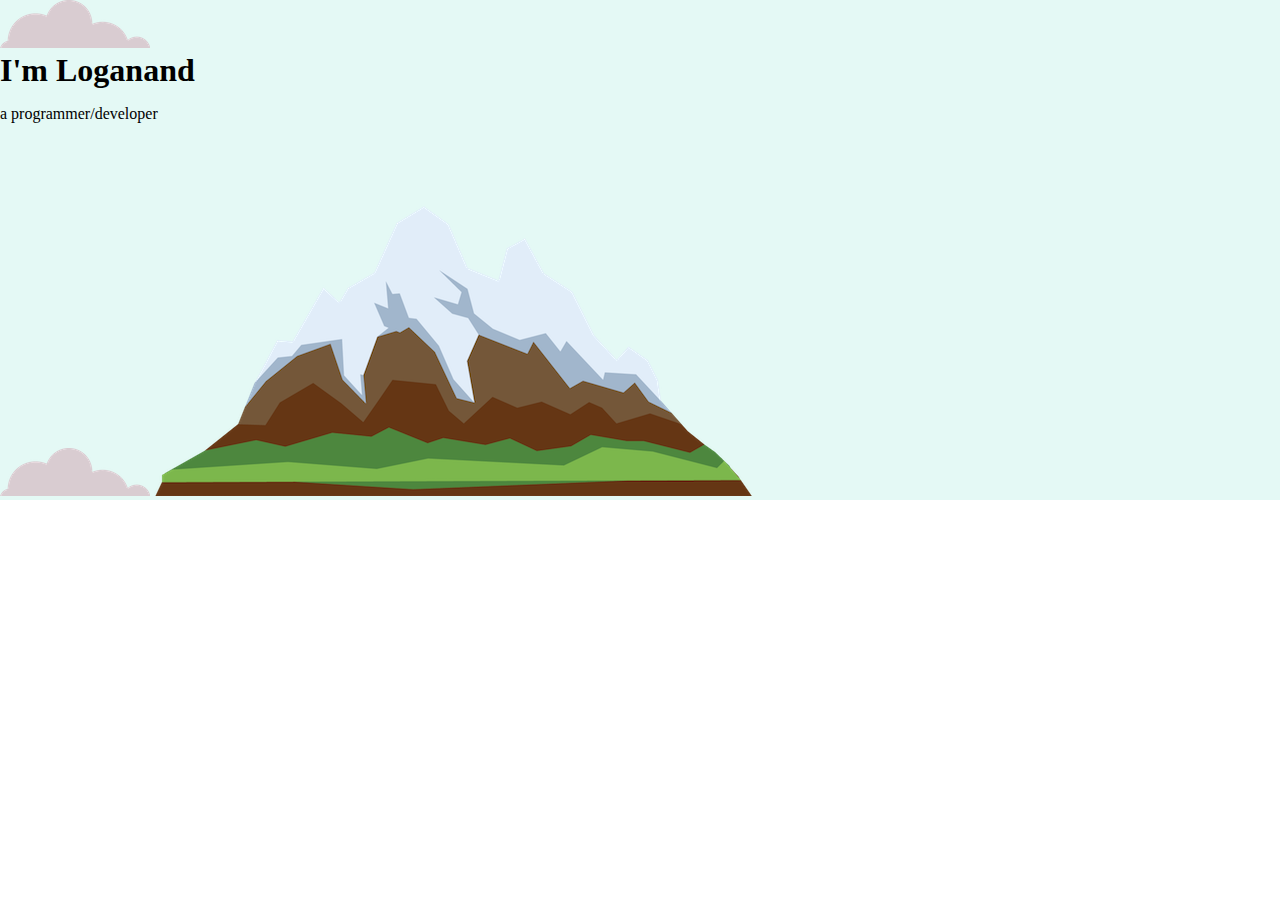
==== First-Web-Portfolio/index.html @ 96480e75 "First Web Portfolio Insert" ====
<!DOCTYPE html>
<html lang="en" dir="ltr">

<head>
  <meta charset="utf-8">
  <title>Loganand</title>
  <link rel="stylesheet" type="text/css" href="css/styles.css" />
  <link rel="icon" href="favicon.ico" />
</head>

<body>
  <div class="top-container">
    <img src="images/cloud.png" alt="cloud" />
    <h1>I'm Loganand</h1>
    <p>
      a programmer/developer
    </p>
    <img src="images/cloud.png" alt="cloud" />
    <img src="images/mountain.png" alt="mountain" />
  </div>
</body>

</html>
---- First-Web-Portfolio/css/styles.css ----
body {
  margin: 0px;
  font-family: cambria;
}

div {
  background-color: #E4F9F5;
}

h1 {
  margin-block-start: 0px;
  margin-block-end: 0px;
}
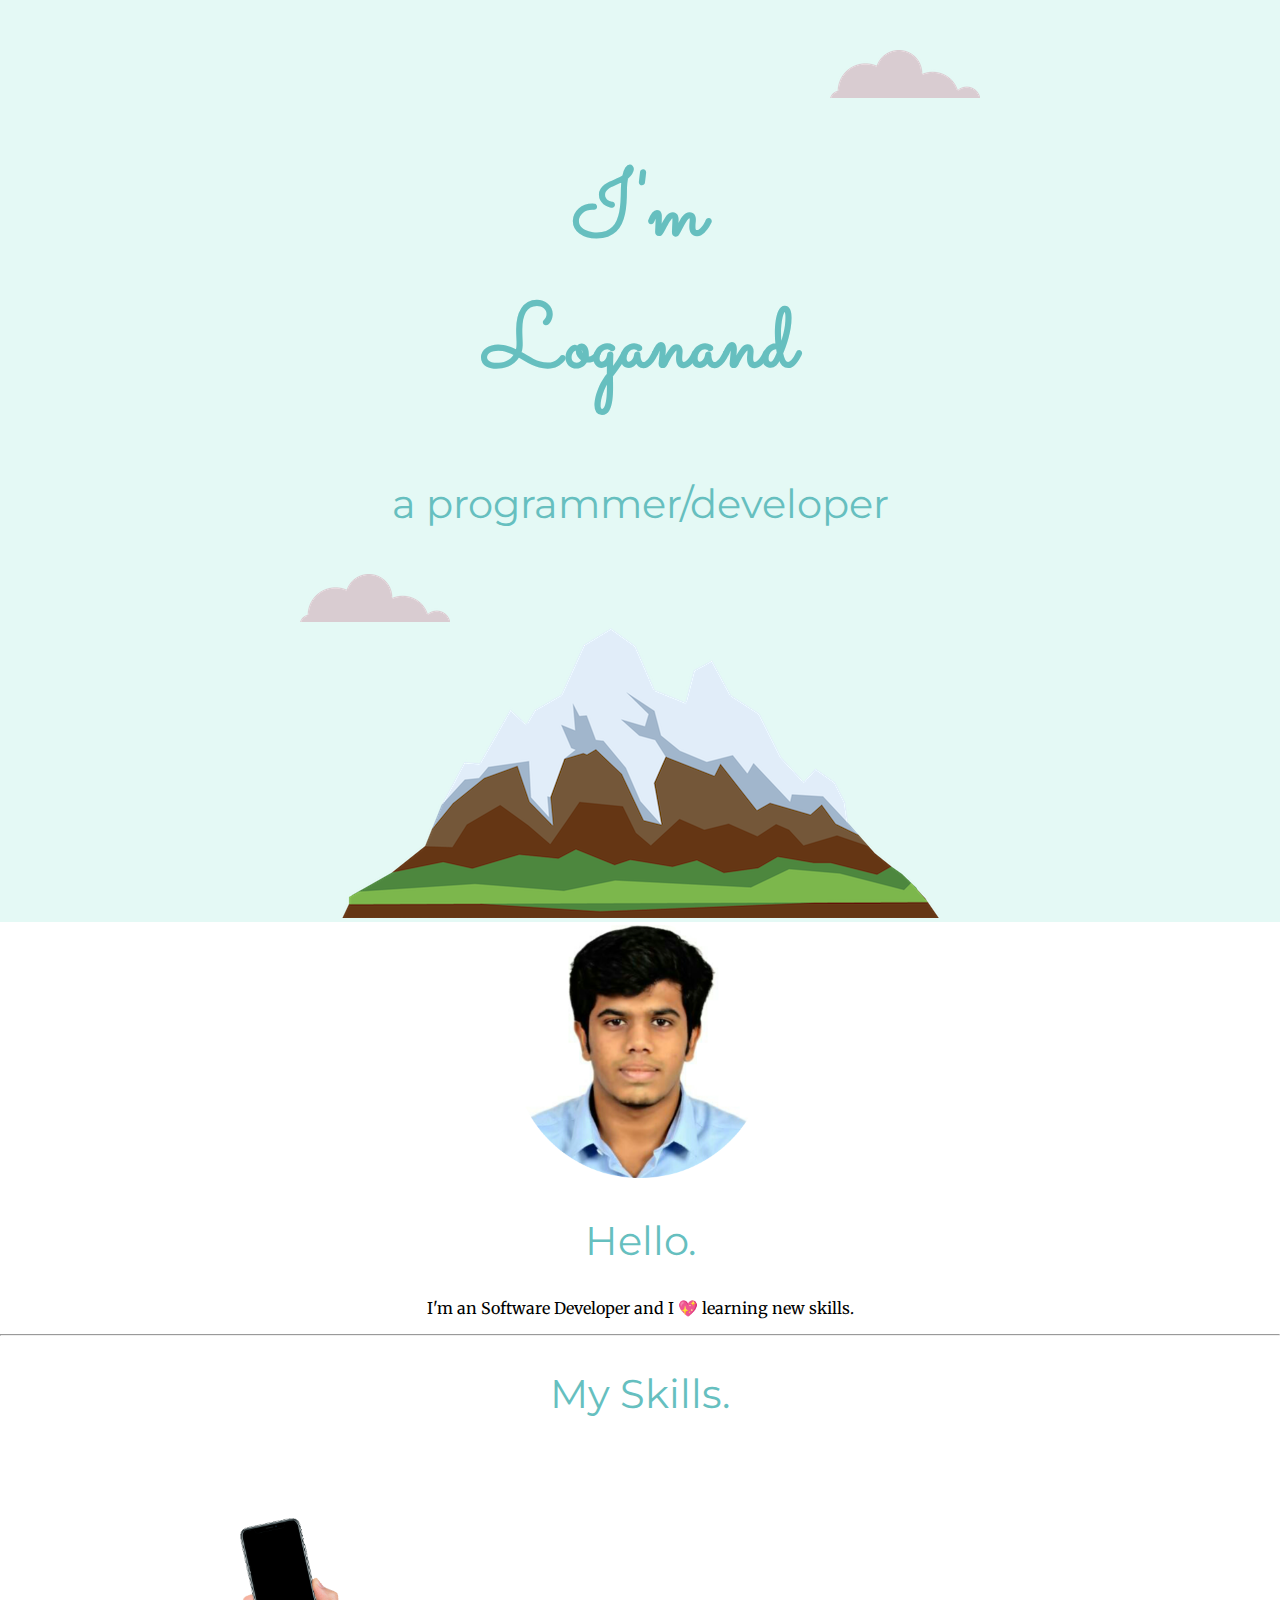
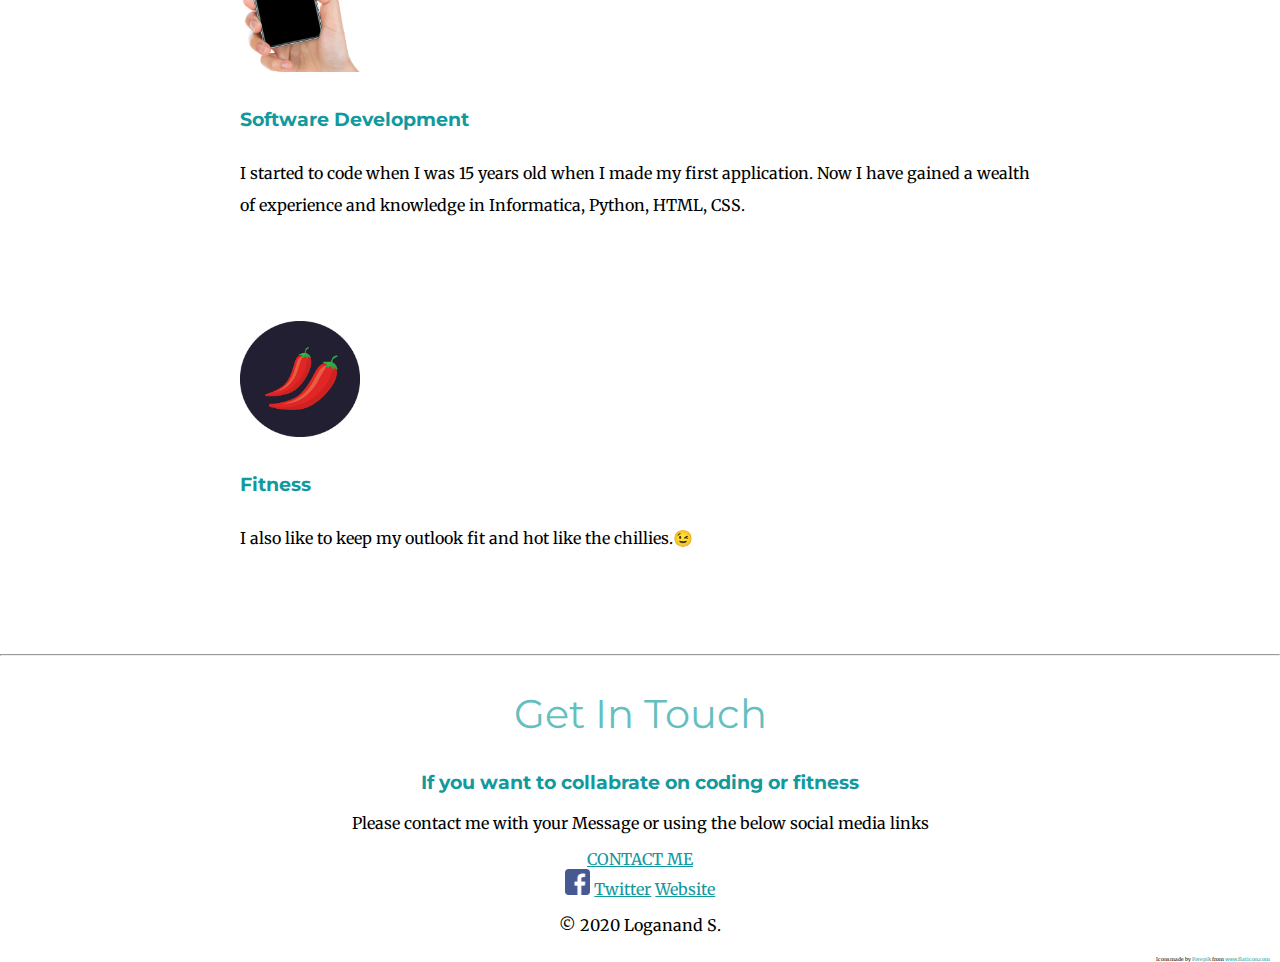
==== commit 20f16944: "Web Portfolio Second Commit" ====
--- a/First-Web-Portfolio/index.html
+++ b/First-Web-Portfolio/index.html
@@ -6,18 +6,58 @@
   <title>Loganand</title>
   <link rel="stylesheet" type="text/css" href="css/styles.css" />
   <link rel="icon" href="favicon.ico" />
+  <link rel="preconnect" href="https://fonts.gstatic.com">
+<link href="https://fonts.googleapis.com/css2?family=Merriweather:wght@300&family=Montserrat:ital,wght@1,300&family=Sacramento&display=swap" rel="stylesheet">
 </head>
 
 <body>
   <div class="top-container">
-    <img src="images/cloud.png" alt="cloud" />
+    <img class="top-cloud" src="images/cloud.png" alt="cloud" />
     <h1>I'm Loganand</h1>
-    <p>
+    <h2>
       a programmer/developer
-    </p>
-    <img src="images/cloud.png" alt="cloud" />
+    </h2>
+    <img class ="bottom-cloud" src="images/cloud.png" alt="cloud" />
     <img src="images/mountain.png" alt="mountain" />
   </div>
+  <div class="middle-container">
+  <div class="profile">
+    <img src="images/ME.png" alt="profile-picture" width="20%">
+    <h2>Hello.</h2>
+    <p>I'm an Software Developer and I 💖 learning new skills.</p>
+  </div>
+  <hr>
+  <div class="skills">
+    <h2>My Skills.</h2>
+    <div class="skill-row">
+      <img id="skill-gif" src="images/skill1.gif" alt="Skill" width="15%">
+      <h3>Software Development</h3>
+      <p>I started to code when I was 15 years old when I made my first application. Now I have gained a wealth of experience and knowledge in Informatica, Python, HTML, CSS.</p>
+    </div>
+    <div class="skill-row">
+      <img class="" src="images/chillies.png" alt="" width="15%">
+      <h3>Fitness</h3>
+      <p>I also like to keep my outlook fit and hot like the chillies.😉</p>
+    </div>
+  </div>
+  <hr>
+  <div class="contact-me">
+    <h2>Get In Touch</h2>
+    <h3>If you  want to collabrate on coding or fitness</h3>
+    <p>Please contact me with your Message or using the below social media links</p>
+    <a class="btn" href="mailto:upbeatunicorn1@gmail.com">CONTACT ME</a>
+  </div>
+</div>
+
+
+<div class="bottom-container">
+  <a class="footer-link" href="https://www.facebook.com/"><img src="images/facebook.png" width="2%" /></a>
+  <a class="footer-link" href="https://twitter.com/">Twitter</a>
+  <a class="footer-link" href="https://www.appbrewery.co/">Website</a>
+  <p>© 2020 Loganand S.</p>
+  <p class="attribution" <div>Icons made by <a href="https://www.flaticon.com/authors/freepik" title="Freepik">Freepik</a> from <a href="https://www.flaticon.com/" title="Flaticon">www.flaticon.com</a></div></p>
+</div>
+
 </body>
 
 </html>
--- a/First-Web-Portfolio/css/styles.css
+++ b/First-Web-Portfolio/css/styles.css
@@ -1,13 +1,64 @@
-body {
-  margin: 0px;
-  font-family: cambria;
+.attribution {
+  position: absolute;
+  right: 10px;
+  font-size: 5px;
 }
 
-div {
-  background-color: #E4F9F5;
+a {
+  color: #11999E;
+}
+
+body {
+  margin: 0;
+  /*font-family: cambria, serif;*/
+  font-family: 'Merriweather', serif;
+  text-align: center;
+}
+
+.bottom-cloud {
+  position: absolute;
+  left: 300px;
+  bottom: 300px;
 }
 
 h1 {
-  margin-block-start: 0px;
-  margin-block-end: 0px;
+  font-size: 562.5%;
+  /*margin-block-start: 0;
+  margin-block-end: 0;*/
+  width: 35%;
+  margin: 50px auto 0 auto;
+  font-family: 'Sacramento', cursive;
+  color: #66BFBF;
+  padding-bottom: 2rem;
 }
+
+h2 {
+  font-weight: normal;
+  font-family: 'Montserrat', sans-serif;
+  font-size: 2.5rem;
+  color: #66BFBF;
+}
+
+h3 {
+  font-family: 'Montserrat', sans-serif;
+  color: #11999E;
+}
+
+.skill-row {
+  margin: 100px auto;
+  width: 50rem;
+  text-align: left;
+  line-height: 2;
+}
+
+.top-cloud {
+  position: absolute;
+  right: 300px;
+  top: 50px;
+}
+
+.top-container {
+  background-color: #E4F9F5;
+  position: relative;
+  padding-top: 100px;
+}
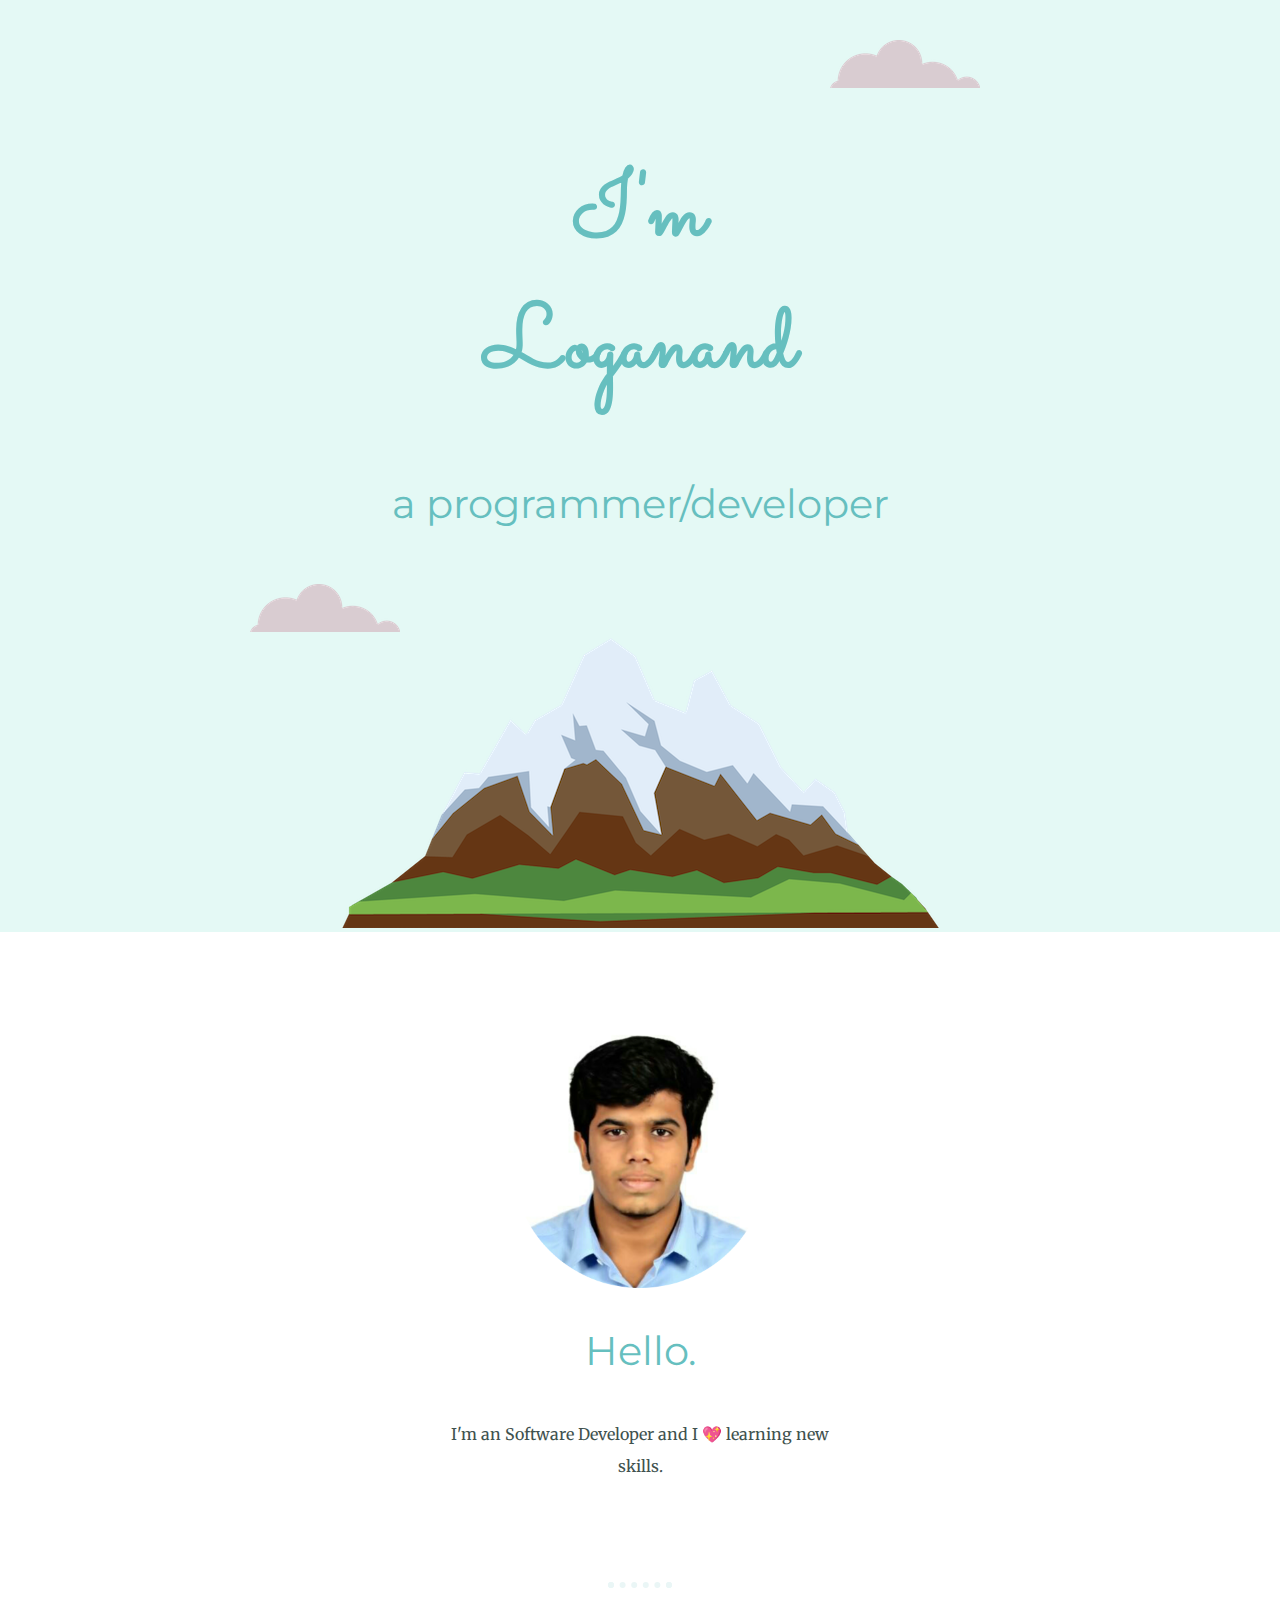
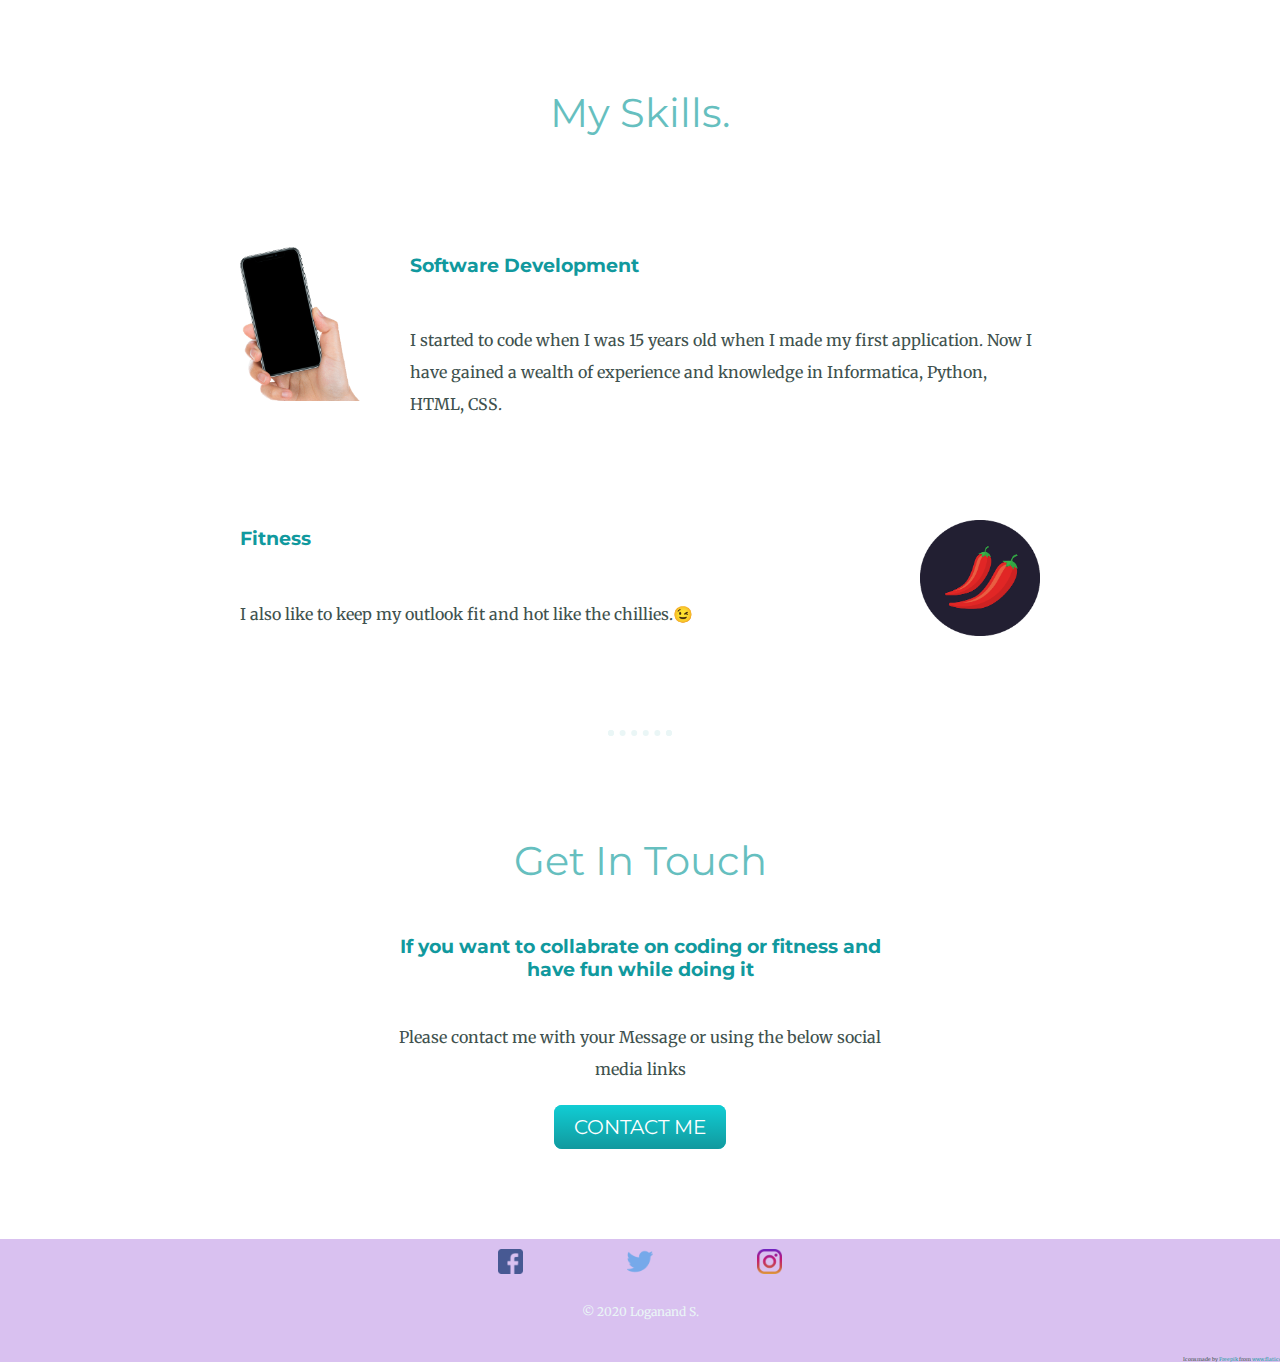
==== commit 10506d99: "Web Porfolio I guess" ====
--- a/First-Web-Portfolio/index.html
+++ b/First-Web-Portfolio/index.html
@@ -24,18 +24,18 @@
   <div class="profile">
     <img src="images/ME.png" alt="profile-picture" width="20%">
     <h2>Hello.</h2>
-    <p>I'm an Software Developer and I 💖 learning new skills.</p>
+    <p class="intro">I'm an Software Developer and I 💖 learning new skills.</p>
   </div>
   <hr>
   <div class="skills">
     <h2>My Skills.</h2>
     <div class="skill-row">
-      <img id="skill-gif" src="images/skill1.gif" alt="Skill" width="15%">
+      <img class="skill-gif" src="images/skill1.gif" alt="Skill" width="15%">
       <h3>Software Development</h3>
       <p>I started to code when I was 15 years old when I made my first application. Now I have gained a wealth of experience and knowledge in Informatica, Python, HTML, CSS.</p>
     </div>
     <div class="skill-row">
-      <img class="" src="images/chillies.png" alt="" width="15%">
+      <img class="skill2" src="images/chillies.png" alt="" width="15%">
       <h3>Fitness</h3>
       <p>I also like to keep my outlook fit and hot like the chillies.😉</p>
     </div>
@@ -43,19 +43,19 @@
   <hr>
   <div class="contact-me">
     <h2>Get In Touch</h2>
-    <h3>If you  want to collabrate on coding or fitness</h3>
-    <p>Please contact me with your Message or using the below social media links</p>
+    <h3 class="contact-message">If you  want to collabrate on coding or fitness and have fun while doing it</h3>
+    <p class="bottom-class">Please contact me with your Message or using the below social media links</p>
     <a class="btn" href="mailto:upbeatunicorn1@gmail.com">CONTACT ME</a>
   </div>
 </div>
 
 
 <div class="bottom-container">
-  <a class="footer-link" href="https://www.facebook.com/"><img src="images/facebook.png" width="2%" /></a>
-  <a class="footer-link" href="https://twitter.com/">Twitter</a>
-  <a class="footer-link" href="https://www.appbrewery.co/">Website</a>
-  <p>© 2020 Loganand S.</p>
-  <p class="attribution" <div>Icons made by <a href="https://www.flaticon.com/authors/freepik" title="Freepik">Freepik</a> from <a href="https://www.flaticon.com/" title="Flaticon">www.flaticon.com</a></div></p>
+  <a class="footer-link" href="https://www.facebook.com/" target="_blank"><img src="images/facebook.png" width="2%" /></a>
+  <a class="footer-link" href="https://twitter.com/" target="_blank"><img src="images/twitter.png" width="2%" /></a>
+  <a class="footer-link" href="https://www.instagram.com/" target="_blank"><img src="images/instagram.png" width="2%" /></a>
+  <p class="copyright">© 2020 Loganand S.</p>
+  <div class="attribution">Icons made by <a href="https://www.flaticon.com/authors/freepik" title="Freepik">Freepik</a> from <a href="https://www.flaticon.com/" title="Flaticon">www.flaticon.com</a></div>
 </div>
 
 </body>
--- a/First-Web-Portfolio/css/styles.css
+++ b/First-Web-Portfolio/css/styles.css
@@ -1,7 +1,8 @@
 .attribution {
-  position: absolute;
+  position: relative;
   right: 10px;
   font-size: 5px;
+  left: 600px;
 }
 
 a {
@@ -13,18 +14,34 @@
   /*font-family: cambria, serif;*/
   font-family: 'Merriweather', serif;
   text-align: center;
+  color: #40514E;
+  margin-block-start: 0;
+  margin-block-end: 0;
+  margin-block-before: 0;
+  margin-block-after: 0;
+}
+
+p {
+  line-height: 2;
 }
 
 .bottom-cloud {
   position: absolute;
-  left: 300px;
+  left: 250px;
   bottom: 300px;
+}
+
+.bottom-class {
+  margin: 30px auto;
+  width: 40%;
+}
+
+.bottom-container {
+  background-color: hsl(270,60%,50%,30%);
 }
 
 h1 {
   font-size: 562.5%;
-  /*margin-block-start: 0;
-  margin-block-end: 0;*/
   width: 35%;
   margin: 50px auto 0 auto;
   font-family: 'Sacramento', cursive;
@@ -37,11 +54,37 @@
   font-family: 'Montserrat', sans-serif;
   font-size: 2.5rem;
   color: #66BFBF;
+  padding-bottom: 10px;
+}
+
+.intro {
+  color: #40514E;
+  margin: auto;
+  width: 30%;
 }
 
 h3 {
   font-family: 'Montserrat', sans-serif;
   color: #11999E;
+  margin: 40px auto;
+}
+
+hr {
+  border: dotted 6px;
+  border-bottom: none;
+  width: 4%;
+  color: #EAF6F6;
+  margin: 100px auto;
+}
+
+.skill-gif {
+  float: left;
+  margin-right: 50px;
+}
+
+.skill2 {
+  float: right;
+  margin-left: 50px;
 }
 
 .skill-row {
@@ -51,10 +94,14 @@
   line-height: 2;
 }
 
+.contact-message {
+  width: 40%;
+}
+
 .top-cloud {
   position: absolute;
   right: 300px;
-  top: 50px;
+  top: 40px;
 }
 
 .top-container {
@@ -62,3 +109,46 @@
   position: relative;
   padding-top: 100px;
 }
+
+.middle-container {
+  margin: 100px 0;
+}
+
+.footer-link {
+  position : relative;
+  top : 10px;
+  height:5%;
+  padding: 40px 50px;
+}
+
+.btn {
+  background: #11cdd4;
+  background-image: -webkit-linear-gradient(top, #11cdd4, #11999e);
+  background-image: -moz-linear-gradient(top, #11cdd4, #11999e);
+  background-image: -ms-linear-gradient(top, #11cdd4, #11999e);
+  background-image: -o-linear-gradient(top, #11cdd4, #11999e);
+  background-image: linear-gradient(to bottom, #11cdd4, #11999e);
+  -webkit-border-radius: 8;
+  -moz-border-radius: 8;
+  border-radius: 8px;
+  font-family: 'Montserrat', sans-serif;
+  color: #ffffff;
+  font-size: 20px;
+  padding: 10px 20px 10px 20px;
+  text-decoration: none;
+}
+
+.btn:hover {
+  background: #30e3cb;
+  background-image: -webkit-linear-gradient(top, #30e3cb, #2bc4ad);
+  background-image: -moz-linear-gradient(top, #30e3cb, #2bc4ad);
+  background-image: -ms-linear-gradient(top, #30e3cb, #2bc4ad);
+  background-image: -o-linear-gradient(top, #30e3cb, #2bc4ad);
+  background-image: linear-gradient(to bottom, #30e3cb, #2bc4ad);
+  text-decoration: strong;
+}
+.copyright{
+  padding : 20px 0;
+  color:#EAF6F6;
+  font-size : 0.75rem;
+}
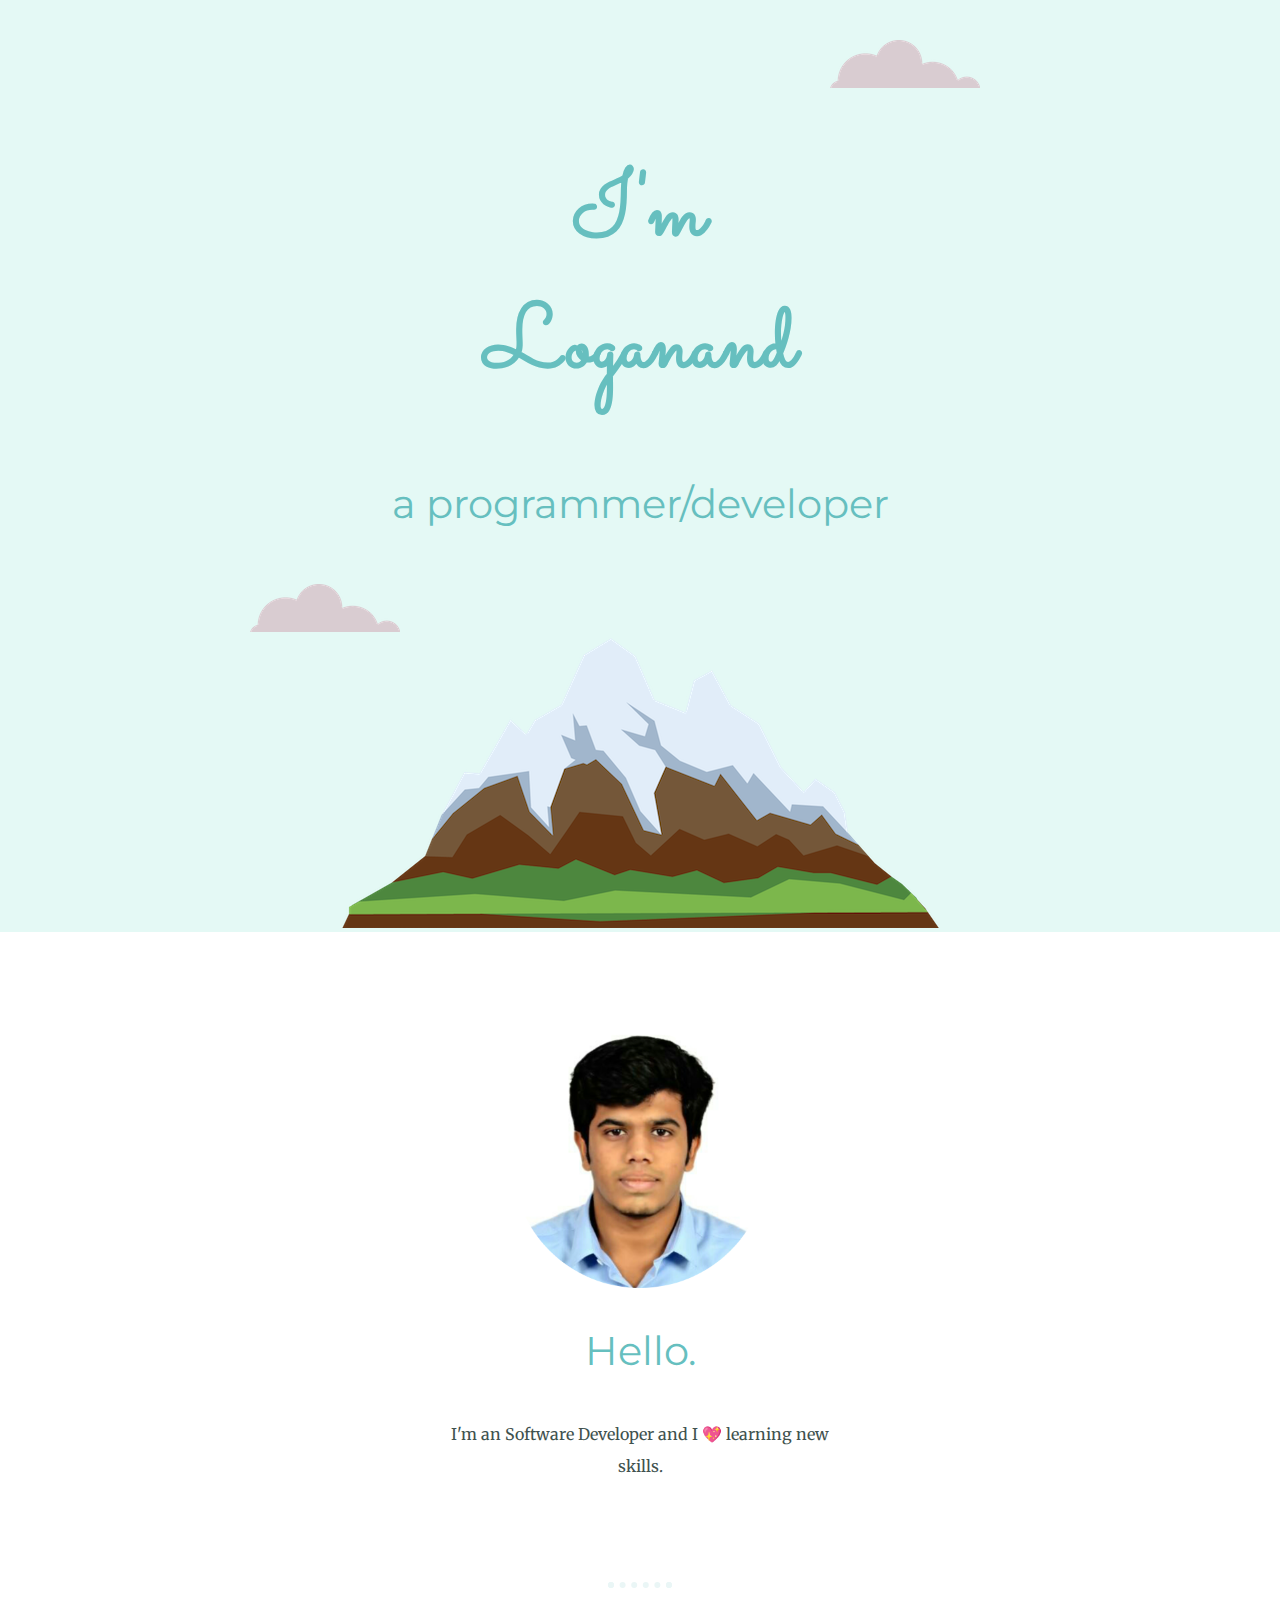
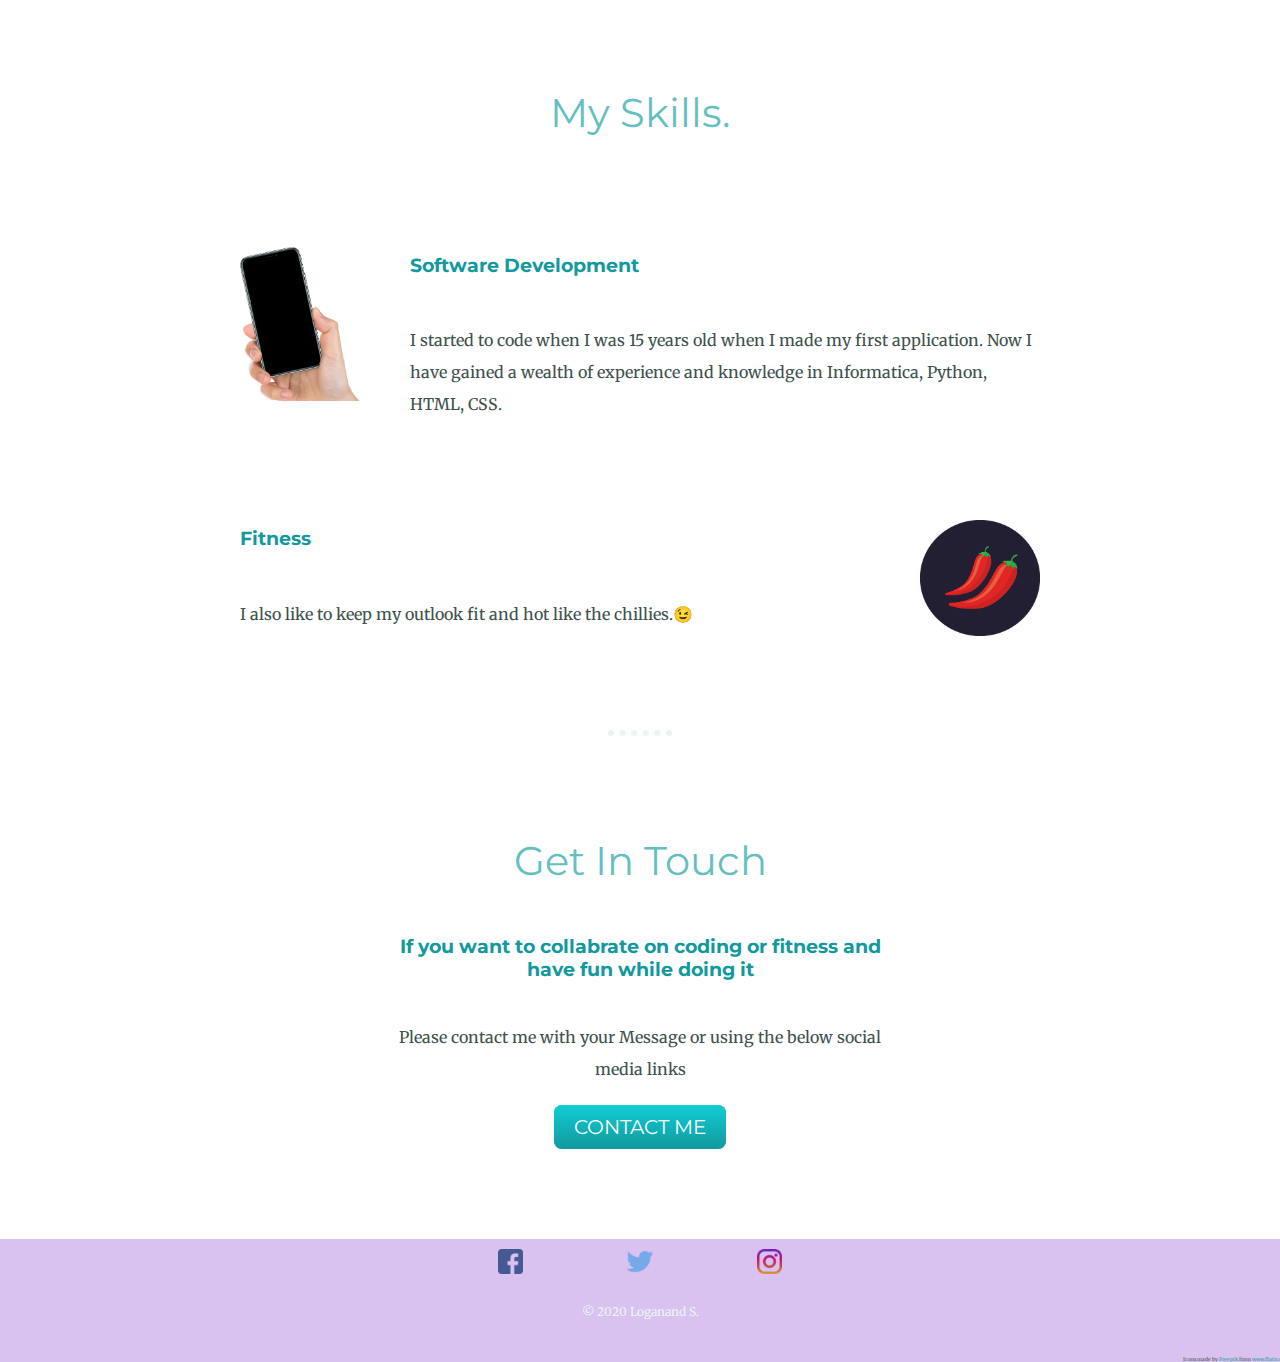
==== commit c5b25e1a: "New Twitter Card try" ====
--- a/First-Web-Portfolio/index.html
+++ b/First-Web-Portfolio/index.html
@@ -7,7 +7,7 @@
   <link rel="stylesheet" type="text/css" href="css/styles.css" />
   <link rel="icon" href="favicon.ico" />
   <link rel="preconnect" href="https://fonts.gstatic.com">
-<link href="https://fonts.googleapis.com/css2?family=Merriweather:wght@300&family=Montserrat:ital,wght@1,300&family=Sacramento&display=swap" rel="stylesheet">
+  <link href="https://fonts.googleapis.com/css2?family=Merriweather:wght@300&family=Montserrat:ital,wght@1,300&family=Sacramento&display=swap" rel="stylesheet">
 </head>
 
 <body>
